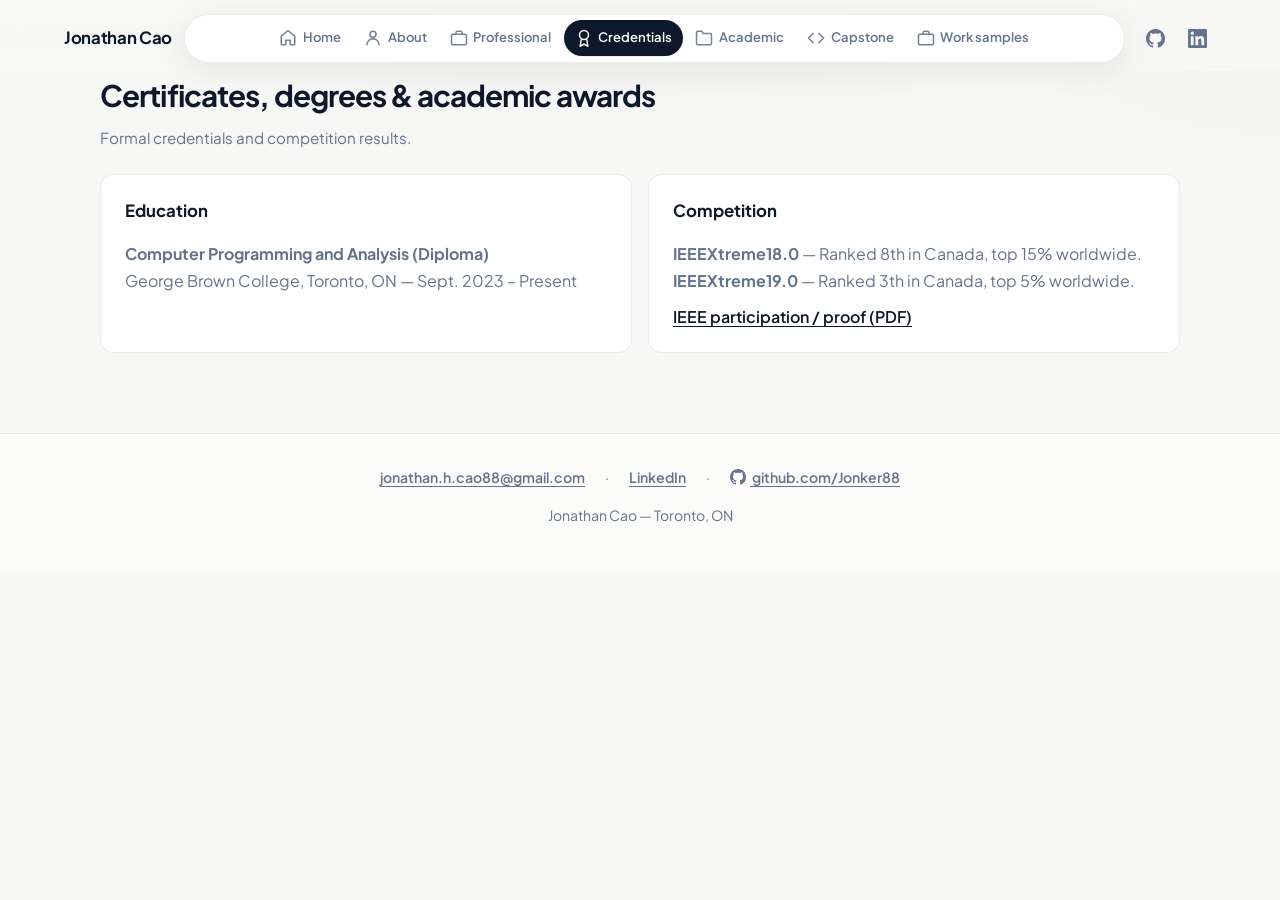
==== credentials.html @ 86e30a78 "feat: complete portfolio site with styling fixes, favicon, and documentation Portfolio Changes: - Fi" ====
<!DOCTYPE html>
<html lang="en">
<head>
  <meta charset="UTF-8" />
  <meta name="viewport" content="width=device-width, initial-scale=1" />
  <meta name="description" content="Certificates, degrees, and academic awards — Jonathan Cao." />
  <title>Credentials | Jonathan Cao</title>
  <link rel="icon" type="image/png" href="assets/favicon.png">
  <link rel="preconnect" href="https://fonts.googleapis.com" />
  <link rel="preconnect" href="https://fonts.gstatic.com" crossorigin />
  <link href="https://fonts.googleapis.com/css2?family=Plus+Jakarta+Sans:ital,wght@0,400;0,500;0,600;0,700;1,400&display=swap" rel="stylesheet" />
  <link rel="stylesheet" href="css/style.css" />
  <noscript>
    <style>.reveal { opacity: 1 !important; transform: none !important; transition: none !important; }</style>
  </noscript>
</head>
<body data-page="credentials">
  <a class="skip-link" href="#main">Skip to content</a>

  <svg xmlns="http://www.w3.org/2000/svg" style="position:absolute;width:0;height:0;overflow:hidden" aria-hidden="true">
    <symbol id="i-home" viewBox="0 0 24 24"><path fill="none" stroke="currentColor" stroke-width="2" stroke-linecap="round" stroke-linejoin="round" d="M3 9.5 12 2l9 7.5V20a1 1 0 0 1-1 1h-5v-6H9v6H4a1 1 0 0 1-1-1V9.5z"/></symbol>
    <symbol id="i-user" viewBox="0 0 24 24"><path fill="none" stroke="currentColor" stroke-width="2" stroke-linecap="round" d="M20 21a8 8 0 1 0-16 0"/><circle fill="none" stroke="currentColor" stroke-width="2" cx="12" cy="7" r="4"/></symbol>
    <symbol id="i-briefcase" viewBox="0 0 24 24"><rect fill="none" stroke="currentColor" stroke-width="2" x="2" y="7" width="20" height="14" rx="2"/><path fill="none" stroke="currentColor" stroke-width="2" d="M16 7V5a2 2 0 0 0-2-2h-4a2 2 0 0 0-2 2v2"/></symbol>
    <symbol id="i-folder" viewBox="0 0 24 24"><path fill="none" stroke="currentColor" stroke-width="2" d="M22 19a2 2 0 0 1-2 2H4a2 2 0 0 1-2-2V5a2 2 0 0 1 2-2h5l2 3h9a2 2 0 0 1 2 2z"/></symbol>
    <symbol id="i-award" viewBox="0 0 24 24"><circle fill="none" stroke="currentColor" stroke-width="2" cx="12" cy="8" r="6"/><path fill="none" stroke="currentColor" stroke-width="2" d="M8.21 13.89 7 23l5-3 5 3-1.21-9.12"/></symbol>
    <symbol id="i-code" viewBox="0 0 24 24"><path fill="none" stroke="currentColor" stroke-width="2" stroke-linecap="round" stroke-linejoin="round" d="m16 18 6-6-6-6"/><path fill="none" stroke="currentColor" stroke-width="2" stroke-linecap="round" stroke-linejoin="round" d="m8 6-6 6 6 6"/></symbol>
    <symbol id="i-github" viewBox="0 0 24 24"><path fill="currentColor" d="M12 0C5.37 0 0 5.37 0 12c0 5.31 3.435 9.795 8.205 11.385.6.105.825-.255.825-.57 0-.285-.015-1.23-.015-2.235-3.015.555-3.795-.735-4.035-1.41-.135-.345-.72-1.41-1.23-1.695-.42-.225-1.02-.78-.015-.795.945-.015 1.62.87 1.845 1.23 1.08 1.815 2.805 1.305 3.495.99.105-.78.42-1.305.765-1.605-2.67-.3-5.46-1.335-5.46-5.925 0-1.305.465-2.385 1.23-3.225-.12-.3-.54-1.53.12-3.18 0 0 1.005-.315 3.3 1.23.96-.27 1.98-.405 3-.405s2.04.135 3 .405c2.295-1.56 3.3-1.23 3.3-1.23.66 1.65.24 2.88.12 3.18.765.84 1.23 1.905 1.23 3.225 0 4.605-2.805 5.625-5.475 5.925.435.375.81 1.095.81 2.22 0 1.605-.015 2.895-.015 3.3 0 .315.225.69.825.57A12.02 12.02 0 0024 12c0-6.63-5.37-12-12-12z"/></symbol>
    <symbol id="i-linkedin" viewBox="0 0 24 24"><path fill="currentColor" d="M20.447 20.452h-3.554v-5.569c0-1.328-.027-3.037-1.852-3.037-1.853 0-2.136 1.445-2.136 2.939v5.667H9.351V9h3.414v1.561h.046c.477-.9 1.637-1.85 3.37-1.85 3.601 0 4.267 2.37 4.267 5.455v6.286zM5.337 7.433c-1.144 0-2.063-.926-2.063-2.065 0-1.138.92-2.063 2.063-2.063 1.14 0 2.064.925 2.064 2.063 0 1.139-.925 2.065-2.064 2.065zm1.782 13.019H3.555V9h3.564v11.452zM22.225 0H1.771C.792 0 0 .774 0 1.729v20.542C0 23.227.792 24 1.771 24h20.451C23.2 24 24 23.227 24 22.271V1.729C24 .774 23.2 0 22.225 0z"/></symbol>
  </svg>

  <header class="site-header">
    <div class="header-inner">
      <a class="logo" href="index.html">Jonathan<span> </span>Cao</a>
      <nav id="site-nav" class="nav nav-pill" aria-label="Primary">
        <ul class="nav-list">
          <li><a href="index.html" data-nav="home"><svg class="nav-icon" aria-hidden="true" width="18" height="18"><use href="#i-home"></use></svg><span>Home</span></a></li>
          <li><a href="about.html" data-nav="about"><svg class="nav-icon" aria-hidden="true" width="18" height="18"><use href="#i-user"></use></svg><span>About</span></a></li>
          <li><a href="professional.html" data-nav="professional"><svg class="nav-icon" aria-hidden="true" width="18" height="18"><use href="#i-briefcase"></use></svg><span>Professional</span></a></li>
          <li><a href="credentials.html" data-nav="credentials"><svg class="nav-icon" aria-hidden="true" width="18" height="18"><use href="#i-award"></use></svg><span>Credentials</span></a></li>
          <li><a href="academic.html" data-nav="academic"><svg class="nav-icon" aria-hidden="true" width="18" height="18"><use href="#i-folder"></use></svg><span>Academic</span></a></li>
          <li><a href="capstone.html" data-nav="capstone"><svg class="nav-icon" aria-hidden="true" width="18" height="18"><use href="#i-code"></use></svg><span>Capstone</span></a></li>
          <li><a href="work.html" data-nav="work"><svg class="nav-icon" aria-hidden="true" width="18" height="18"><use href="#i-briefcase"></use></svg><span>Work samples</span></a></li>
        </ul>
      </nav>
      <div class="header-end">
        <div class="header-social">
          <a class="icon-link" href="https://github.com/Jonker88" target="_blank" rel="noopener noreferrer" aria-label="Jonathan Cao on GitHub"><svg aria-hidden="true"><use href="#i-github"></use></svg></a>
          <a class="icon-link" href="https://linkedin.com/in/jc-jonathan-cao" target="_blank" rel="noopener noreferrer" aria-label="Jonathan Cao on LinkedIn"><svg aria-hidden="true"><use href="#i-linkedin"></use></svg></a>
        </div>
        <button type="button" class="nav-toggle" aria-expanded="false" aria-controls="site-nav">Menu</button>
      </div>
    </div>
  </header>

  <main id="main">
    <section id="credentials" aria-labelledby="cred-heading">
      <div class="section-head reveal">
        <h2 id="cred-heading">Certificates, degrees &amp; academic awards</h2>
        <p>Formal credentials and competition results.</p>
      </div>
      <div class="grid-2">
        <div class="card reveal reveal-delay-1">
          <h3 class="card-title">Education</h3>
          <p class="card-muted"><strong>Computer Programming and Analysis (Diploma)</strong><br />George Brown College, Toronto, ON — Sept. 2023 – Present</p>
        </div>
        <div class="card reveal reveal-delay-2">
          <h3 class="card-title">Competition</h3>
          <p class="card-muted"><strong>IEEEXtreme18.0</strong> — Ranked 8th in Canada, top 15% worldwide.</p>
          <p class="card-muted"><strong>IEEEXtreme19.0</strong> — Ranked 3th in Canada, top 5% worldwide.</p>
          <p class="card-link"><a href="assets/certificates/ieee_participation.pdf" download>IEEE participation / proof (PDF)</a></p>
        </div>
      </div>
    </section>
  </main>

  <footer class="site-footer reveal">
    <div class="footer-links">
      <a href="mailto:jonathan.h.cao88@gmail.com">jonathan.h.cao88@gmail.com</a>
      <span aria-hidden="true">·</span>
      <a href="https://linkedin.com/in/jc-jonathan-cao" target="_blank" rel="noopener noreferrer">LinkedIn</a>
      <span aria-hidden="true">·</span>
      <a href="https://github.com/Jonker88" target="_blank" rel="noopener noreferrer"><svg class="inline-icon" width="16" height="16" aria-hidden="true"><use href="#i-github"></use></svg> github.com/Jonker88</a>
    </div>
    <p>Jonathan Cao — Toronto, ON</p>
  </footer>

  <script src="js/main.js"></script>
</body>
</html>
---- css/style.css ----
/* Jonathan Cao — Portfolio (light, minimal, smooth motion) */
:root {
  --bg: #f7f7f5;
  --bg-elevated: #ffffff;
  --bg-card: #ffffff;
  --border: rgba(15, 23, 42, 0.08);
  --border-strong: rgba(15, 23, 42, 0.12);
  --text: #0f172a;
  --text-muted: #64748b;
  --accent: #0f172a;
  --accent-inverse: #ffffff;
  --pill-active-bg: #0f172a;
  --pill-active-fg: #ffffff;
  --shadow-sm: 0 1px 2px rgba(15, 23, 42, 0.06);
  --shadow-md: 0 8px 30px rgba(15, 23, 42, 0.08);
  --shadow-lg: 0 20px 50px rgba(15, 23, 42, 0.1);
  --radius: 14px;
  --radius-pill: 999px;
  --font-sans: "Plus Jakarta Sans", system-ui, sans-serif;
  --max: 1120px;
  --nav-h: 72px;
  --ease-out: cubic-bezier(0.22, 1, 0.36, 1);
  --ease-smooth: cubic-bezier(0.4, 0, 0.2, 1);
}

*,
*::before,
*::after {
  box-sizing: border-box;
}

html {
  scroll-behavior: smooth;
}

@media (prefers-reduced-motion: reduce) {
  html {
    scroll-behavior: auto;
  }
}

body {
  margin: 0;
  font-family: var(--font-sans);
  font-size: 1rem;
  line-height: 1.65;
  color: var(--text);
  background: var(--bg);
  min-height: 100vh;
  position: relative;
}

::selection {
  background: rgba(15, 23, 42, 0.12);
  color: var(--text);
}

body::before {
  content: "";
  position: fixed;
  inset: 0;
  z-index: -1;
  pointer-events: none;
  background:
    radial-gradient(ellipse 80% 55% at 50% -15%, rgba(15, 23, 42, 0.04), transparent 55%),
    radial-gradient(ellipse 50% 40% at 100% 0%, rgba(15, 23, 42, 0.03), transparent 45%);
}

a {
  color: var(--text);
  text-decoration-thickness: 1px;
  text-underline-offset: 3px;
  font-weight: 600;
}

a:hover {
  color: #334155;
}

img {
  max-width: 100%;
  height: auto;
}

.skip-link {
  position: absolute;
  left: -9999px;
  top: 0;
  z-index: 100;
  padding: 0.75rem 1rem;
  background: var(--accent);
  color: var(--accent-inverse);
  font-weight: 600;
}

.skip-link:focus {
  left: 0;
}

/* —— Header & floating pill nav —— */
.site-header {
  position: sticky;
  top: 0;
  z-index: 50;
  padding: 0.85rem 1rem 0.5rem;
  background: linear-gradient(to bottom, rgba(247, 247, 245, 0.94), rgba(247, 247, 245, 0.78));
  backdrop-filter: blur(14px);
  -webkit-backdrop-filter: blur(14px);
  transition:
    box-shadow 0.45s var(--ease-out),
    background 0.45s var(--ease-out);
}

.site-header.is-scrolled {
  box-shadow: var(--shadow-sm);
  background: rgba(255, 255, 255, 0.92);
}

.header-inner {
  max-width: calc(var(--max) + 2rem);
  margin: 0 auto;
  display: flex;
  align-items: center;
  gap: 0.75rem;
  min-height: 2.75rem;
}

.logo {
  font-weight: 700;
  font-size: 1.05rem;
  color: var(--text);
  text-decoration: none;
  letter-spacing: -0.02em;
  flex-shrink: 0;
  transition: opacity 0.25s var(--ease-out);
}

.logo:hover {
  opacity: 0.75;
}

.logo span {
  color: var(--text-muted);
  font-weight: 600;
}

.nav-pill {
  flex: 1 1 auto;
  min-width: 0;
  background: var(--bg-elevated);
  border: 1px solid var(--border);
  border-radius: var(--radius-pill);
  box-shadow: var(--shadow-md);
  padding: 0.35rem 0.5rem;
  overflow-x: auto;
  overflow-y: hidden;
  -webkit-overflow-scrolling: touch;
  scrollbar-width: none;
}

.nav-pill::-webkit-scrollbar {
  display: none;
}

.nav-list {
  display: flex;
  flex-wrap: nowrap;
  gap: 0.15rem;
  list-style: none;
  margin: 0;
  padding: 0;
  width: max-content;
  min-width: 100%;
  justify-content: center;
}

.nav-list a {
  display: inline-flex;
  align-items: center;
  gap: 0.35rem;
  color: var(--text-muted);
  text-decoration: none;
  font-size: 0.8125rem;
  font-weight: 600;
  padding: 0.45rem 0.65rem;
  border-radius: var(--radius-pill);
  white-space: nowrap;
  transition:
    color 0.3s var(--ease-out),
    background 0.3s var(--ease-out),
    transform 0.3s var(--ease-out);
}

.nav-list a:hover {
  color: var(--text);
  background: rgba(15, 23, 42, 0.05);
}

.nav-list a[aria-current="true"],
.nav-list a[aria-current="page"] {
  color: var(--pill-active-fg);
  background: var(--pill-active-bg);
  box-shadow: var(--shadow-sm);
}

.nav-icon {
  flex-shrink: 0;
  opacity: 0.9;
}

.nav-list a[aria-current="true"] .nav-icon,
.nav-list a[aria-current="page"] .nav-icon {
  opacity: 1;
}

.header-end {
  display: flex;
  align-items: center;
  gap: 0.35rem;
  flex-shrink: 0;
}

.header-social {
  display: flex;
  align-items: center;
  gap: 0.25rem;
}

.icon-link {
  display: inline-flex;
  align-items: center;
  justify-content: center;
  width: 2.35rem;
  height: 2.35rem;
  border-radius: 10px;
  color: var(--text-muted);
  border: 1px solid transparent;
  transition:
    color 0.3s var(--ease-out),
    background 0.3s var(--ease-out),
    border-color 0.3s var(--ease-out),
    transform 0.3s var(--ease-out);
}

.icon-link:hover {
  color: var(--text);
  background: rgba(15, 23, 42, 0.06);
  border-color: var(--border);
  transform: translateY(-1px);
}

.icon-link svg {
  width: 19px;
  height: 19px;
}

.nav-toggle {
  display: none;
  background: var(--bg-elevated);
  border: 1px solid var(--border);
  color: var(--text);
  padding: 0.45rem 0.75rem;
  border-radius: 10px;
  cursor: pointer;
  font-size: 0.85rem;
  font-weight: 600;
  transition: border-color 0.25s var(--ease-out), background 0.25s var(--ease-out);
}

.nav-toggle:hover {
  border-color: var(--border-strong);
  background: rgba(15, 23, 42, 0.04);
}

/* —— Hero —— */
.hero {
  max-width: var(--max);
  margin: 0 auto;
  padding: 2rem 1.25rem 3.5rem;
  position: relative;
}

.hero-inner {
  position: relative;
  z-index: 1;
}

.hero-grid {
  display: grid;
  gap: 2.5rem;
  align-items: center;
}

@media (min-width: 900px) {
  .hero-grid {
    grid-template-columns: minmax(0, 1.05fr) minmax(0, 0.95fr);
    gap: 3rem;
  }
}

.hero-copy h1 {
  font-weight: 700;
  font-size: clamp(2.1rem, 4.5vw, 3.15rem);
  line-height: 1.12;
  margin: 0 0 0.65rem;
  letter-spacing: -0.03em;
  color: var(--text);
}

.hero-copy h1 strong {
  font-weight: 800;
}

.hero-badge {
  display: inline-flex;
  align-items: center;
  gap: 0.5rem;
  font-size: 0.8125rem;
  font-weight: 600;
  color: var(--text-muted);
  background: rgba(15, 23, 42, 0.05);
  border: 1px solid var(--border);
  padding: 0.4rem 0.85rem;
  border-radius: var(--radius-pill);
  margin: 0 0 1rem;
}

.hero-badge-dot {
  width: 7px;
  height: 7px;
  border-radius: 50%;
  background: #22c55e;
  box-shadow: 0 0 0 4px rgba(34, 197, 94, 0.2);
  animation: pulse-soft 2.8s var(--ease-smooth) infinite;
}

@keyframes pulse-soft {

  0%,
  100% {
    transform: scale(1);
    opacity: 1;
  }

  50% {
    transform: scale(1.05);
    opacity: 0.85;
  }
}

@media (prefers-reduced-motion: reduce) {
  .hero-badge-dot {
    animation: none;
  }
}

.hero-role {
  font-size: clamp(1.15rem, 2.2vw, 1.35rem);
  font-weight: 600;
  color: var(--text);
  min-height: 1.6em;
  margin: 0 0 1rem;
  letter-spacing: -0.02em;
}

.hero-cursor {
  display: inline-block;
  width: 2px;
  height: 1.1em;
  margin-left: 2px;
  background: var(--text);
  vertical-align: -0.12em;
  animation: cursor-blink 1s step-end infinite;
}

@keyframes cursor-blink {

  0%,
  100% {
    opacity: 1;
  }

  50% {
    opacity: 0;
  }
}

@media (prefers-reduced-motion: reduce) {
  .hero-cursor {
    animation: none;
  }
}

.hero-lead {
  font-size: 1.05rem;
  color: var(--text-muted);
  max-width: 48ch;
  margin: 0 0 1.25rem;
  line-height: 1.7;
}

.hero-cs-hint {
  margin: -0.35rem 0 1rem;
  max-width: 48ch;
  display: flex;
  flex-direction: column;
  gap: 0.35rem;
}

.hero-cs-plain {
  font-size: 0.9375rem;
  font-weight: 600;
  color: var(--text);
  letter-spacing: -0.02em;
}

.hero-cs-sub {
  font-size: 0.8125rem;
  font-weight: 500;
  color: var(--text-muted);
  line-height: 1.5;
}

.hero-meta {
  display: flex;
  flex-wrap: wrap;
  gap: 0.75rem 1.25rem;
  margin-bottom: 1.5rem;
  font-size: 0.9rem;
  color: var(--text-muted);
  font-weight: 500;
}

.hero-meta-item {
  display: inline-flex;
  align-items: center;
  gap: 0.4rem;
}

.hero-meta-icon {
  flex-shrink: 0;
  color: var(--text-muted);
  opacity: 0.85;
}

.hero-actions {
  display: flex;
  flex-wrap: wrap;
  gap: 0.75rem;
  align-items: center;
  margin-bottom: 1.75rem;
}

.btn {
  display: inline-flex;
  align-items: center;
  justify-content: center;
  gap: 0.5rem;
  padding: 0.7rem 1.35rem;
  border-radius: var(--radius-pill);
  font-weight: 600;
  font-size: 0.9375rem;
  text-decoration: none;
  border: 1px solid transparent;
  cursor: pointer;
  transition:
    background 0.35s var(--ease-out),
    border-color 0.35s var(--ease-out),
    color 0.35s var(--ease-out),
    transform 0.35s var(--ease-out),
    box-shadow 0.35s var(--ease-out);
}

.btn svg {
  flex-shrink: 0;
}

.btn-primary {
  background: var(--accent);
  color: var(--accent-inverse);
  box-shadow: var(--shadow-md);
}

.btn-primary:hover {
  background: #1e293b;
  color: #fff;
  transform: translateY(-2px);
  box-shadow: var(--shadow-lg);
}

.btn-outline {
  background: var(--bg-elevated);
  border-color: var(--border-strong);
  color: var(--text);
}

.btn-outline:hover {
  border-color: var(--text);
  transform: translateY(-2px);
  box-shadow: var(--shadow-sm);
}

.btn-github {
  display: inline-flex;
  align-items: center;
  justify-content: center;
  gap: 0.45rem;
  padding: 0.5rem 1rem;
  border-radius: 10px;
  font-weight: 600;
  font-size: 0.88rem;
  text-decoration: none;
  color: var(--text);
  background: rgba(15, 23, 42, 0.04);
  border: 1px solid var(--border);
  transition:
    background 0.35s var(--ease-out),
    border-color 0.35s var(--ease-out),
    color 0.35s var(--ease-out),
    transform 0.35s var(--ease-out),
    box-shadow 0.35s var(--ease-out);
}

.btn-github svg {
  width: 18px;
  height: 18px;
  opacity: 0.9;
}

.btn-github:hover {
  color: var(--text);
  border-color: var(--border-strong);
  background: rgba(15, 23, 42, 0.07);
  transform: translateY(-2px);
  box-shadow: var(--shadow-sm);
}

.hero-follow {
  display: flex;
  flex-wrap: wrap;
  align-items: center;
  gap: 1rem;
  padding-top: 1.25rem;
  border-top: 1px solid var(--border);
}

.hero-follow-label {
  font-size: 0.8125rem;
  font-weight: 600;
  color: var(--text-muted);
  text-transform: uppercase;
  letter-spacing: 0.06em;
}

.hero-follow-icons {
  display: flex;
  align-items: center;
  gap: 0.5rem;
}

.hero-social-link {
  display: inline-flex;
  align-items: center;
  justify-content: center;
  width: 2.5rem;
  height: 2.5rem;
  border-radius: 10px;
  color: var(--text-muted);
  border: 1px solid var(--border);
  background: var(--bg-elevated);
  transition:
    color 0.3s var(--ease-out),
    border-color 0.3s var(--ease-out),
    transform 0.3s var(--ease-out),
    box-shadow 0.3s var(--ease-out);
}

.hero-social-link:hover {
  color: var(--text);
  border-color: var(--border-strong);
  transform: translateY(-2px);
  box-shadow: var(--shadow-sm);
}

.hero-visual {
  display: flex;
  align-items: center;
  justify-content: center;
}

.hero-visual-frame {
  width: min(100%, 420px);
  line-height: 0;
  border-radius: 24px;
  background: var(--bg-elevated);
  border: 1px solid var(--border);
  box-shadow: var(--shadow-lg);
  position: relative;
  overflow: hidden;
  animation: hero-float 9s var(--ease-smooth) infinite alternate;
}

.hero-visual-img {
  width: 100%;
  height: auto;
  vertical-align: top;
  display: block;
  position: relative;
  z-index: 1;
}

.hero-visual-frame::after {
  content: "";
  position: absolute;
  inset: 0;
  pointer-events: none;
  background: linear-gradient(180deg, transparent 60%, rgba(247, 247, 245, 0.25) 100%);
  z-index: 2;
}

@keyframes hero-float {
  from {
    transform: translateY(0) scale(1);
  }

  to {
    transform: translateY(-8px) scale(1.01);
  }
}

@keyframes hero-shimmer {
  from {
    transform: rotate(0deg);
  }

  to {
    transform: rotate(18deg);
  }
}

@media (prefers-reduced-motion: reduce) {
  .hero-visual-frame {
    animation: none;
  }

  .hero-visual-frame::after {
    animation: none;
  }
}

/* Hero entrance */
.hero-animate {
  opacity: 0;
  transform: translateY(20px);
  animation: hero-in 0.9s var(--ease-out) forwards;
  animation-delay: var(--d, 0ms);
}

@keyframes hero-in {
  to {
    opacity: 1;
    transform: translateY(0);
  }
}

@media (prefers-reduced-motion: reduce) {
  .hero-animate {
    opacity: 1;
    transform: none;
    animation: none;
  }
}

.repo-url {
  display: block;
  margin-top: 0.65rem;
  font-size: 0.78rem;
  font-family: ui-monospace, "Cascadia Code", "Segoe UI Mono", monospace;
  word-break: break-all;
}

.repo-url a {
  color: var(--text-muted);
  font-weight: 500;
  text-decoration: none;
  transition: color 0.25s var(--ease-out);
}

.repo-url a:hover {
  color: var(--text);
  text-decoration: underline;
  text-underline-offset: 2px;
}

/* Scroll reveals */
.reveal {
  opacity: 0;
  transform: translateY(28px);
  transition:
    opacity 0.85s var(--ease-out),
    transform 0.85s var(--ease-out);
}

.reveal.is-visible {
  opacity: 1;
  transform: translateY(0);
}

.reveal-delay-1 {
  transition-delay: 0.08s;
}

.reveal-delay-2 {
  transition-delay: 0.16s;
}

.reveal-delay-3 {
  transition-delay: 0.24s;
}

.reveal-delay-4 {
  transition-delay: 0.32s;
}

@media (prefers-reduced-motion: reduce) {
  .reveal {
    opacity: 1;
    transform: none;
    transition: none;
  }

  .card:hover,
  .btn-primary:hover,
  .btn-outline:hover,
  .btn-github:hover {
    transform: none;
  }
}

main {
  max-width: var(--max);
  margin: 0 auto;
  padding: 0 1.25rem 5rem;
}

.home-next {
  padding-top: 0.5rem;
}

.home-tiles {
  align-items: stretch;
}

.tile-link {
  display: flex;
  flex-direction: column;
  height: 100%;
  text-decoration: none !important;
  color: inherit;
  font-weight: inherit;
  box-shadow: none;
  transform: none;
}

.tile-link:hover {
  color: inherit;
  box-shadow: none;
  transform: none;
}

.tile-link-title {
  margin: 0 0 0.5rem;
  font-size: 1.05rem;
  font-weight: 700;
}

.tile-link-desc {
  flex: 1 1 auto;
  margin: 0 0 1rem;
}

.tile-link-cta {
  font-size: 0.88rem;
  font-weight: 600;
  color: var(--text-muted);
  margin-top: auto;
}

.tile-link:hover .tile-link-cta {
  color: var(--text);
}

section {
  scroll-margin-top: calc(var(--nav-h) + 0.75rem);
  margin-bottom: 4rem;
}

section:last-of-type {
  margin-bottom: 0;
}

.section-head {
  margin-bottom: 1.5rem;
}

.section-head h2 {
  font-size: clamp(1.45rem, 2.8vw, 1.85rem);
  font-weight: 700;
  margin: 0 0 0.35rem;
  letter-spacing: -0.03em;
}

.section-head p {
  margin: 0;
  color: var(--text-muted);
  font-size: 0.95rem;
  max-width: 60ch;
}

.card {
  background: var(--bg-card);
  border: 1px solid var(--border);
  border-radius: var(--radius);
  padding: 1.35rem 1.5rem;
}



.card+.card {
  margin-top: 1rem;
}

.capstone-grid .card + .card,
.grid-2 .card + .card,
.grid-3 .card + .card {
  margin-top: 0;
}

.card-title {
  margin-top: 0;
  font-size: 1.05rem;
  font-weight: 700;
}

.card-title-lg {
  margin-top: 0;
  font-size: 1.1rem;
  font-weight: 700;
}

.card-muted {
  margin: 0;
  color: var(--text-muted);
}

.card-link {
  margin: 0.65rem 0 0;
}

.about-card {
  padding: 0;
  overflow: hidden;
}

.about-grid {
  display: grid;
  gap: 0;
}

@media (min-width: 768px) {
  .about-grid {
    grid-template-columns: 1fr minmax(240px, 38%);
    align-items: stretch;
  }
}

.about-text {
  padding: 1.5rem 1.5rem 1.5rem 1.5rem;
}

@media (min-width: 768px) {
  .about-text {
    padding: 1.75rem 1.75rem 1.75rem 1.75rem;
  }
}

.about-text p {
  margin: 0 0 1rem;
  color: var(--text-muted);
}

.about-text p:last-child {
  margin-bottom: 0;
}

.about-photo-wrap {
  position: relative;
  background: rgba(15, 23, 42, 0.03);
  min-height: 220px;
}

@media (min-width: 768px) {
  .about-photo-wrap {
    order: 0;
  }

  .about-text {
    order: -1;
  }
}

.about-photo {
  width: 100%;
  height: 100%;
  min-height: 280px;
  object-fit: cover;
  object-position: center 20%;
  display: block;
  transition: transform 0.6s var(--ease-out);
}

.about-card:hover .about-photo {
  transform: scale(1.02);
}

.philosophy-card p {
  margin: 0 0 1rem;
  color: var(--text-muted);
  line-height: 1.7;
}

.philosophy-card p:last-child {
  margin-bottom: 0;
}

.philosophy-quote {
  margin: 0 0 1.25rem;
  padding: 1rem 1.15rem;
  border-left: 4px solid var(--accent);
  background: rgba(15, 23, 42, 0.04);
  border-radius: 0 var(--radius) var(--radius) 0;
}

.philosophy-quote p {
  margin: 0 0 0.5rem;
  font-size: 1.05rem;
  font-weight: 600;
  font-style: italic;
  color: var(--text);
}

.philosophy-quote cite {
  font-size: 0.875rem;
  font-style: normal;
  font-weight: 600;
  color: var(--text-muted);
}

@media (prefers-reduced-motion: reduce) {
  .about-card:hover .about-photo {
    transform: none;
  }
}

.grid-2 {
  display: grid;
  gap: 1rem;
  align-items: stretch;
}

@media (min-width: 720px) {
  .grid-2 {
    grid-template-columns: repeat(2, 1fr);
  }
}

.grid-3 {
  display: grid;
  gap: 1rem;
  align-items: stretch;
}

@media (min-width: 640px) {
  .grid-3 {
    grid-template-columns: repeat(2, 1fr);
  }
}

@media (min-width: 900px) {
  .grid-3 {
    grid-template-columns: repeat(3, 1fr);
  }
}

.grid-2-tiles {
  align-items: stretch;
}

.tile-span-full {
  grid-column: 1 / -1;
}

.project-card {
  display: flex;
  flex-direction: column;
  height: 100%;
  min-height: 100%;
}

.project-card h3 {
  font-size: 1.05rem;
  margin: 0 0 0.5rem;
  font-weight: 700;
}

.project-card p {
  margin: 0 0 1rem;
  color: var(--text-muted);
  font-size: 0.92rem;
  flex: 1 1 auto;
}

.project-meta {
  display: flex;
  flex-wrap: wrap;
  gap: 0.5rem;
  align-items: center;
}

.project-meta-footer {
  margin-top: auto;
  padding-top: 0.25rem;
}

.tag {
  font-size: 0.75rem;
  font-weight: 600;
  text-transform: uppercase;
  letter-spacing: 0.04em;
  padding: 0.25rem 0.5rem;
  border-radius: 6px;
  background: rgba(15, 23, 42, 0.06);
  color: var(--text);
}

.capstone-grid {
  display: grid;
  gap: 1rem;
  align-items: stretch;
  margin-top: 1rem;
}

@media (min-width: 640px) {
  .capstone-grid {
    grid-template-columns: repeat(2, 1fr);
  }
}

.capstone-tile {
  display: flex;
  flex-direction: column;
  gap: 0.5rem;
  justify-content: flex-start;
  height: 100%;
  box-sizing: border-box;
  padding: 1.35rem 1.5rem;
}

.capstone-tile-title {
  font-size: 1.05rem;
  margin: 0;
  font-weight: 700;
  line-height: 1.3;
}

.capstone-tile-lead {
  margin: 0;
  font-size: 0.92rem;
  color: var(--text-muted);
  line-height: 1.55;
}

.capstone-overview {
  display: flex;
  flex-direction: column;
  gap: 0.65rem;
}

.capstone-overview .card-title-lg {
  margin: 0;
}

.capstone-overview .card-muted {
  margin: 0;
}

.portfolio-doc-lead {
  margin: 0;
}

.capstone-portfolio-card {
  display: flex;
  flex-direction: column;
  gap: 0.65rem;
  margin-top: 2.5rem;
}

.capstone-portfolio-card .card-title {
  margin: 0;
}

.capstone-portfolio-card .card-link {
  margin: 0;
}

/* Same vertical rhythm for all capstone link lists */
ul.doc-links.doc-links-stack {
  list-style: none;
  margin: 0;
  padding: 0;
  display: flex;
  flex-direction: column;
  gap: 0.45rem;
}

ul.doc-links.doc-links-stack li {
  margin: 0;
}

.doc-slot {
  margin-top: 0.65rem;
  font-size: 0.85rem;
}

.doc-slot a {
  font-weight: 600;
}

ul.doc-links {
  list-style: none;
  margin: 0.5rem 0 0;
  padding: 0;
}

ul.doc-links li {
  margin-bottom: 0.45rem;
}

ul.doc-links li:last-child {
  margin-bottom: 0;
}

ul.doc-links a {
  font-weight: 600;
  text-decoration: none;
}

ul.doc-links a:hover {
  text-decoration: underline;
  text-underline-offset: 3px;
}

.placeholder-note {
  font-size: 0.85rem;
  color: var(--text-muted);
  margin-top: 0.5rem;
}

ul.check {
  margin: 0.5rem 0 0;
  padding-left: 1.25rem;
  color: var(--text-muted);
}

.check-on-bright {
  color: var(--text);
}

.check-on-bright a {
  color: inherit;
}

ul.check li {
  margin-bottom: 0.35rem;
}

.site-footer {
  border-top: 1px solid var(--border);
  padding: 2rem 1.25rem;
  text-align: center;
  color: var(--text-muted);
  font-size: 0.88rem;
  background: rgba(255, 255, 255, 0.5);
}


.footer-links {
  display: flex;
  flex-wrap: wrap;
  justify-content: center;
  align-items: center;
  gap: 0.75rem 1.25rem;
  margin-bottom: 0.75rem;
}

.site-footer a {
  color: var(--text-muted);
  font-weight: 600;
  transition: color 0.25s var(--ease-out);
}

.site-footer a:hover {
  color: var(--text);
}

.inline-icon {
  display: inline-block;
  vertical-align: -0.15em;
  margin-right: 0.25rem;
}

/* Mobile nav */
@media (max-width: 900px) {
  .header-inner {
    flex-wrap: wrap;
  }

  .logo {
    order: 1;
  }

  .header-end {
    margin-left: auto;
    order: 2;
  }

  .nav-toggle {
    display: block;
  }

  .nav-pill {
    flex-basis: 100%;
    order: 3;
    width: 100%;
    max-height: 0;
    overflow: hidden;
    padding: 0;
    border: none;
    box-shadow: none;
    background: transparent;
    opacity: 0;
    pointer-events: none;
    transition:
      max-height 0.45s var(--ease-out),
      opacity 0.35s var(--ease-out),
      padding 0.35s var(--ease-out);
  }

  .nav-pill.is-open {
    max-height: 70vh;
    overflow-y: auto;
    opacity: 1;
    pointer-events: auto;
    padding: 0.5rem;
    background: var(--bg-elevated);
    border: 1px solid var(--border);
    border-radius: var(--radius);
    box-shadow: var(--shadow-md);
  }

  .nav-list {
    flex-direction: column;
    flex-wrap: nowrap;
    width: 100%;
    min-width: 0;
    align-items: stretch;
  }

  .nav-list a {
    white-space: normal;
    justify-content: flex-start;
  }
}

@media (min-width: 901px) {
  .nav-toggle {
    display: none !important;
  }

  .nav-pill {
    display: block !important;
    max-height: none !important;
    opacity: 1 !important;
    pointer-events: auto !important;
  }
}
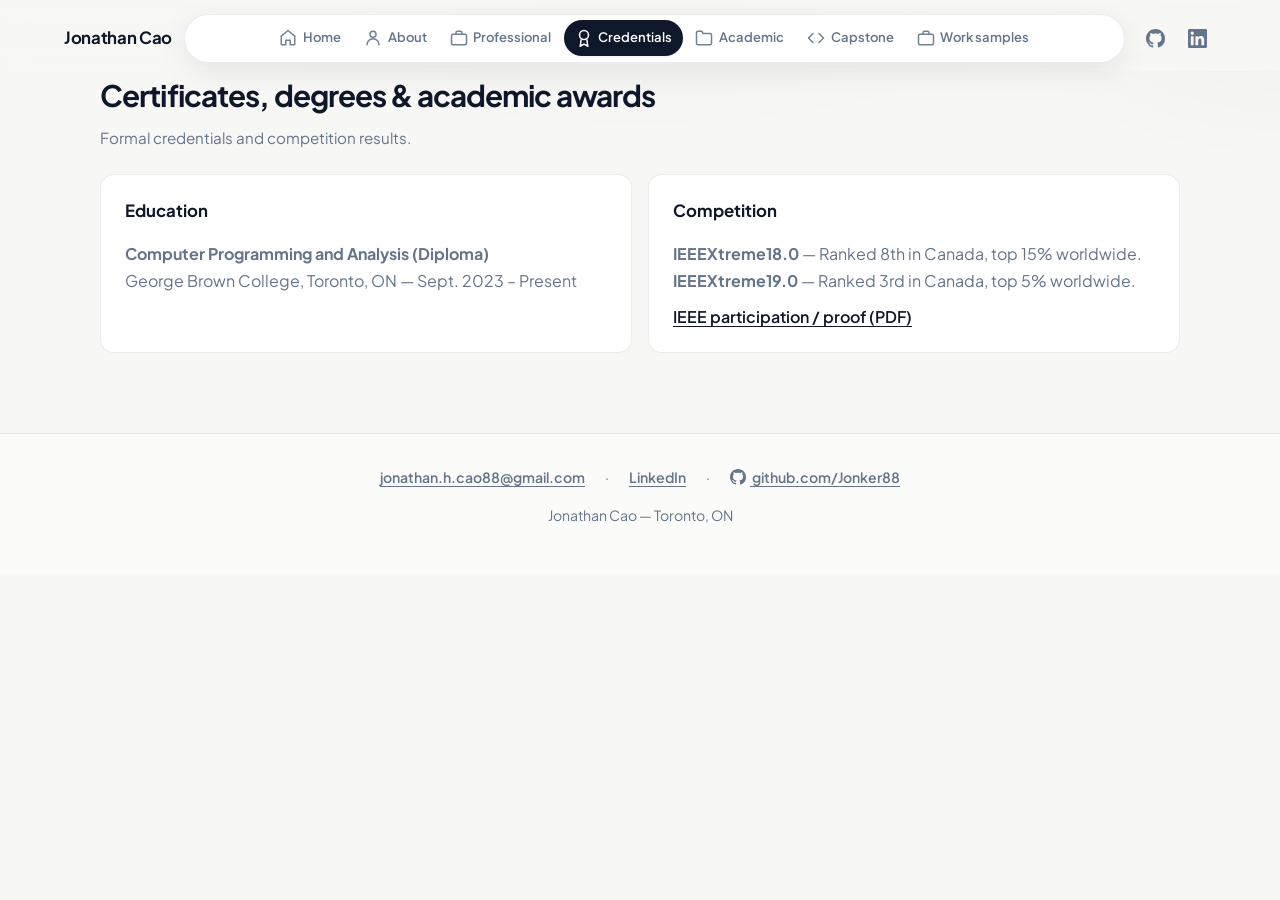
==== commit 03c84b0c: "fixed 3th to 3rd" ====
--- a/credentials.html
+++ b/credentials.html
@@ -1,5 +1,6 @@
 <!DOCTYPE html>
 <html lang="en">
+
 <head>
   <meta charset="UTF-8" />
   <meta name="viewport" content="width=device-width, initial-scale=1" />
@@ -8,24 +9,59 @@
   <link rel="icon" type="image/png" href="assets/favicon.png">
   <link rel="preconnect" href="https://fonts.googleapis.com" />
   <link rel="preconnect" href="https://fonts.gstatic.com" crossorigin />
-  <link href="https://fonts.googleapis.com/css2?family=Plus+Jakarta+Sans:ital,wght@0,400;0,500;0,600;0,700;1,400&display=swap" rel="stylesheet" />
+  <link
+    href="https://fonts.googleapis.com/css2?family=Plus+Jakarta+Sans:ital,wght@0,400;0,500;0,600;0,700;1,400&display=swap"
+    rel="stylesheet" />
   <link rel="stylesheet" href="css/style.css" />
   <noscript>
-    <style>.reveal { opacity: 1 !important; transform: none !important; transition: none !important; }</style>
+    <style>
+      .reveal {
+        opacity: 1 !important;
+        transform: none !important;
+        transition: none !important;
+      }
+    </style>
   </noscript>
 </head>
+
 <body data-page="credentials">
   <a class="skip-link" href="#main">Skip to content</a>
 
   <svg xmlns="http://www.w3.org/2000/svg" style="position:absolute;width:0;height:0;overflow:hidden" aria-hidden="true">
-    <symbol id="i-home" viewBox="0 0 24 24"><path fill="none" stroke="currentColor" stroke-width="2" stroke-linecap="round" stroke-linejoin="round" d="M3 9.5 12 2l9 7.5V20a1 1 0 0 1-1 1h-5v-6H9v6H4a1 1 0 0 1-1-1V9.5z"/></symbol>
-    <symbol id="i-user" viewBox="0 0 24 24"><path fill="none" stroke="currentColor" stroke-width="2" stroke-linecap="round" d="M20 21a8 8 0 1 0-16 0"/><circle fill="none" stroke="currentColor" stroke-width="2" cx="12" cy="7" r="4"/></symbol>
-    <symbol id="i-briefcase" viewBox="0 0 24 24"><rect fill="none" stroke="currentColor" stroke-width="2" x="2" y="7" width="20" height="14" rx="2"/><path fill="none" stroke="currentColor" stroke-width="2" d="M16 7V5a2 2 0 0 0-2-2h-4a2 2 0 0 0-2 2v2"/></symbol>
-    <symbol id="i-folder" viewBox="0 0 24 24"><path fill="none" stroke="currentColor" stroke-width="2" d="M22 19a2 2 0 0 1-2 2H4a2 2 0 0 1-2-2V5a2 2 0 0 1 2-2h5l2 3h9a2 2 0 0 1 2 2z"/></symbol>
-    <symbol id="i-award" viewBox="0 0 24 24"><circle fill="none" stroke="currentColor" stroke-width="2" cx="12" cy="8" r="6"/><path fill="none" stroke="currentColor" stroke-width="2" d="M8.21 13.89 7 23l5-3 5 3-1.21-9.12"/></symbol>
-    <symbol id="i-code" viewBox="0 0 24 24"><path fill="none" stroke="currentColor" stroke-width="2" stroke-linecap="round" stroke-linejoin="round" d="m16 18 6-6-6-6"/><path fill="none" stroke="currentColor" stroke-width="2" stroke-linecap="round" stroke-linejoin="round" d="m8 6-6 6 6 6"/></symbol>
-    <symbol id="i-github" viewBox="0 0 24 24"><path fill="currentColor" d="M12 0C5.37 0 0 5.37 0 12c0 5.31 3.435 9.795 8.205 11.385.6.105.825-.255.825-.57 0-.285-.015-1.23-.015-2.235-3.015.555-3.795-.735-4.035-1.41-.135-.345-.72-1.41-1.23-1.695-.42-.225-1.02-.78-.015-.795.945-.015 1.62.87 1.845 1.23 1.08 1.815 2.805 1.305 3.495.99.105-.78.42-1.305.765-1.605-2.67-.3-5.46-1.335-5.46-5.925 0-1.305.465-2.385 1.23-3.225-.12-.3-.54-1.53.12-3.18 0 0 1.005-.315 3.3 1.23.96-.27 1.98-.405 3-.405s2.04.135 3 .405c2.295-1.56 3.3-1.23 3.3-1.23.66 1.65.24 2.88.12 3.18.765.84 1.23 1.905 1.23 3.225 0 4.605-2.805 5.625-5.475 5.925.435.375.81 1.095.81 2.22 0 1.605-.015 2.895-.015 3.3 0 .315.225.69.825.57A12.02 12.02 0 0024 12c0-6.63-5.37-12-12-12z"/></symbol>
-    <symbol id="i-linkedin" viewBox="0 0 24 24"><path fill="currentColor" d="M20.447 20.452h-3.554v-5.569c0-1.328-.027-3.037-1.852-3.037-1.853 0-2.136 1.445-2.136 2.939v5.667H9.351V9h3.414v1.561h.046c.477-.9 1.637-1.85 3.37-1.85 3.601 0 4.267 2.37 4.267 5.455v6.286zM5.337 7.433c-1.144 0-2.063-.926-2.063-2.065 0-1.138.92-2.063 2.063-2.063 1.14 0 2.064.925 2.064 2.063 0 1.139-.925 2.065-2.064 2.065zm1.782 13.019H3.555V9h3.564v11.452zM22.225 0H1.771C.792 0 0 .774 0 1.729v20.542C0 23.227.792 24 1.771 24h20.451C23.2 24 24 23.227 24 22.271V1.729C24 .774 23.2 0 22.225 0z"/></symbol>
+    <symbol id="i-home" viewBox="0 0 24 24">
+      <path fill="none" stroke="currentColor" stroke-width="2" stroke-linecap="round" stroke-linejoin="round"
+        d="M3 9.5 12 2l9 7.5V20a1 1 0 0 1-1 1h-5v-6H9v6H4a1 1 0 0 1-1-1V9.5z" />
+    </symbol>
+    <symbol id="i-user" viewBox="0 0 24 24">
+      <path fill="none" stroke="currentColor" stroke-width="2" stroke-linecap="round" d="M20 21a8 8 0 1 0-16 0" />
+      <circle fill="none" stroke="currentColor" stroke-width="2" cx="12" cy="7" r="4" />
+    </symbol>
+    <symbol id="i-briefcase" viewBox="0 0 24 24">
+      <rect fill="none" stroke="currentColor" stroke-width="2" x="2" y="7" width="20" height="14" rx="2" />
+      <path fill="none" stroke="currentColor" stroke-width="2" d="M16 7V5a2 2 0 0 0-2-2h-4a2 2 0 0 0-2 2v2" />
+    </symbol>
+    <symbol id="i-folder" viewBox="0 0 24 24">
+      <path fill="none" stroke="currentColor" stroke-width="2"
+        d="M22 19a2 2 0 0 1-2 2H4a2 2 0 0 1-2-2V5a2 2 0 0 1 2-2h5l2 3h9a2 2 0 0 1 2 2z" />
+    </symbol>
+    <symbol id="i-award" viewBox="0 0 24 24">
+      <circle fill="none" stroke="currentColor" stroke-width="2" cx="12" cy="8" r="6" />
+      <path fill="none" stroke="currentColor" stroke-width="2" d="M8.21 13.89 7 23l5-3 5 3-1.21-9.12" />
+    </symbol>
+    <symbol id="i-code" viewBox="0 0 24 24">
+      <path fill="none" stroke="currentColor" stroke-width="2" stroke-linecap="round" stroke-linejoin="round"
+        d="m16 18 6-6-6-6" />
+      <path fill="none" stroke="currentColor" stroke-width="2" stroke-linecap="round" stroke-linejoin="round"
+        d="m8 6-6 6 6 6" />
+    </symbol>
+    <symbol id="i-github" viewBox="0 0 24 24">
+      <path fill="currentColor"
+        d="M12 0C5.37 0 0 5.37 0 12c0 5.31 3.435 9.795 8.205 11.385.6.105.825-.255.825-.57 0-.285-.015-1.23-.015-2.235-3.015.555-3.795-.735-4.035-1.41-.135-.345-.72-1.41-1.23-1.695-.42-.225-1.02-.78-.015-.795.945-.015 1.62.87 1.845 1.23 1.08 1.815 2.805 1.305 3.495.99.105-.78.42-1.305.765-1.605-2.67-.3-5.46-1.335-5.46-5.925 0-1.305.465-2.385 1.23-3.225-.12-.3-.54-1.53.12-3.18 0 0 1.005-.315 3.3 1.23.96-.27 1.98-.405 3-.405s2.04.135 3 .405c2.295-1.56 3.3-1.23 3.3-1.23.66 1.65.24 2.88.12 3.18.765.84 1.23 1.905 1.23 3.225 0 4.605-2.805 5.625-5.475 5.925.435.375.81 1.095.81 2.22 0 1.605-.015 2.895-.015 3.3 0 .315.225.69.825.57A12.02 12.02 0 0024 12c0-6.63-5.37-12-12-12z" />
+    </symbol>
+    <symbol id="i-linkedin" viewBox="0 0 24 24">
+      <path fill="currentColor"
+        d="M20.447 20.452h-3.554v-5.569c0-1.328-.027-3.037-1.852-3.037-1.853 0-2.136 1.445-2.136 2.939v5.667H9.351V9h3.414v1.561h.046c.477-.9 1.637-1.85 3.37-1.85 3.601 0 4.267 2.37 4.267 5.455v6.286zM5.337 7.433c-1.144 0-2.063-.926-2.063-2.065 0-1.138.92-2.063 2.063-2.063 1.14 0 2.064.925 2.064 2.063 0 1.139-.925 2.065-2.064 2.065zm1.782 13.019H3.555V9h3.564v11.452zM22.225 0H1.771C.792 0 0 .774 0 1.729v20.542C0 23.227.792 24 1.771 24h20.451C23.2 24 24 23.227 24 22.271V1.729C24 .774 23.2 0 22.225 0z" />
+    </symbol>
   </svg>
 
   <header class="site-header">
@@ -33,19 +69,43 @@
       <a class="logo" href="index.html">Jonathan<span> </span>Cao</a>
       <nav id="site-nav" class="nav nav-pill" aria-label="Primary">
         <ul class="nav-list">
-          <li><a href="index.html" data-nav="home"><svg class="nav-icon" aria-hidden="true" width="18" height="18"><use href="#i-home"></use></svg><span>Home</span></a></li>
-          <li><a href="about.html" data-nav="about"><svg class="nav-icon" aria-hidden="true" width="18" height="18"><use href="#i-user"></use></svg><span>About</span></a></li>
-          <li><a href="professional.html" data-nav="professional"><svg class="nav-icon" aria-hidden="true" width="18" height="18"><use href="#i-briefcase"></use></svg><span>Professional</span></a></li>
-          <li><a href="credentials.html" data-nav="credentials"><svg class="nav-icon" aria-hidden="true" width="18" height="18"><use href="#i-award"></use></svg><span>Credentials</span></a></li>
-          <li><a href="academic.html" data-nav="academic"><svg class="nav-icon" aria-hidden="true" width="18" height="18"><use href="#i-folder"></use></svg><span>Academic</span></a></li>
-          <li><a href="capstone.html" data-nav="capstone"><svg class="nav-icon" aria-hidden="true" width="18" height="18"><use href="#i-code"></use></svg><span>Capstone</span></a></li>
-          <li><a href="work.html" data-nav="work"><svg class="nav-icon" aria-hidden="true" width="18" height="18"><use href="#i-briefcase"></use></svg><span>Work samples</span></a></li>
+          <li><a href="index.html" data-nav="home"><svg class="nav-icon" aria-hidden="true" width="18" height="18">
+                <use href="#i-home"></use>
+              </svg><span>Home</span></a></li>
+          <li><a href="about.html" data-nav="about"><svg class="nav-icon" aria-hidden="true" width="18" height="18">
+                <use href="#i-user"></use>
+              </svg><span>About</span></a></li>
+          <li><a href="professional.html" data-nav="professional"><svg class="nav-icon" aria-hidden="true" width="18"
+                height="18">
+                <use href="#i-briefcase"></use>
+              </svg><span>Professional</span></a></li>
+          <li><a href="credentials.html" data-nav="credentials"><svg class="nav-icon" aria-hidden="true" width="18"
+                height="18">
+                <use href="#i-award"></use>
+              </svg><span>Credentials</span></a></li>
+          <li><a href="academic.html" data-nav="academic"><svg class="nav-icon" aria-hidden="true" width="18"
+                height="18">
+                <use href="#i-folder"></use>
+              </svg><span>Academic</span></a></li>
+          <li><a href="capstone.html" data-nav="capstone"><svg class="nav-icon" aria-hidden="true" width="18"
+                height="18">
+                <use href="#i-code"></use>
+              </svg><span>Capstone</span></a></li>
+          <li><a href="work.html" data-nav="work"><svg class="nav-icon" aria-hidden="true" width="18" height="18">
+                <use href="#i-briefcase"></use>
+              </svg><span>Work samples</span></a></li>
         </ul>
       </nav>
       <div class="header-end">
         <div class="header-social">
-          <a class="icon-link" href="https://github.com/Jonker88" target="_blank" rel="noopener noreferrer" aria-label="Jonathan Cao on GitHub"><svg aria-hidden="true"><use href="#i-github"></use></svg></a>
-          <a class="icon-link" href="https://linkedin.com/in/jc-jonathan-cao" target="_blank" rel="noopener noreferrer" aria-label="Jonathan Cao on LinkedIn"><svg aria-hidden="true"><use href="#i-linkedin"></use></svg></a>
+          <a class="icon-link" href="https://github.com/Jonker88" target="_blank" rel="noopener noreferrer"
+            aria-label="Jonathan Cao on GitHub"><svg aria-hidden="true">
+              <use href="#i-github"></use>
+            </svg></a>
+          <a class="icon-link" href="https://linkedin.com/in/jc-jonathan-cao" target="_blank" rel="noopener noreferrer"
+            aria-label="Jonathan Cao on LinkedIn"><svg aria-hidden="true">
+              <use href="#i-linkedin"></use>
+            </svg></a>
         </div>
         <button type="button" class="nav-toggle" aria-expanded="false" aria-controls="site-nav">Menu</button>
       </div>
@@ -61,13 +121,15 @@
       <div class="grid-2">
         <div class="card reveal reveal-delay-1">
           <h3 class="card-title">Education</h3>
-          <p class="card-muted"><strong>Computer Programming and Analysis (Diploma)</strong><br />George Brown College, Toronto, ON — Sept. 2023 – Present</p>
+          <p class="card-muted"><strong>Computer Programming and Analysis (Diploma)</strong><br />George Brown College,
+            Toronto, ON — Sept. 2023 – Present</p>
         </div>
         <div class="card reveal reveal-delay-2">
           <h3 class="card-title">Competition</h3>
           <p class="card-muted"><strong>IEEEXtreme18.0</strong> — Ranked 8th in Canada, top 15% worldwide.</p>
-          <p class="card-muted"><strong>IEEEXtreme19.0</strong> — Ranked 3th in Canada, top 5% worldwide.</p>
-          <p class="card-link"><a href="assets/certificates/ieee_participation.pdf" download>IEEE participation / proof (PDF)</a></p>
+          <p class="card-muted"><strong>IEEEXtreme19.0</strong> — Ranked 3rd in Canada, top 5% worldwide.</p>
+          <p class="card-link"><a href="assets/certificates/ieee_participation.pdf" download>IEEE participation / proof
+              (PDF)</a></p>
         </div>
       </div>
     </section>
@@ -79,11 +141,15 @@
       <span aria-hidden="true">·</span>
       <a href="https://linkedin.com/in/jc-jonathan-cao" target="_blank" rel="noopener noreferrer">LinkedIn</a>
       <span aria-hidden="true">·</span>
-      <a href="https://github.com/Jonker88" target="_blank" rel="noopener noreferrer"><svg class="inline-icon" width="16" height="16" aria-hidden="true"><use href="#i-github"></use></svg> github.com/Jonker88</a>
+      <a href="https://github.com/Jonker88" target="_blank" rel="noopener noreferrer"><svg class="inline-icon"
+          width="16" height="16" aria-hidden="true">
+          <use href="#i-github"></use>
+        </svg> github.com/Jonker88</a>
     </div>
     <p>Jonathan Cao — Toronto, ON</p>
   </footer>
 
   <script src="js/main.js"></script>
 </body>
-</html>
+
+</html>
--- a/css/style.css
+++ b/css/style.css
@@ -830,9 +830,9 @@
   margin-top: 1rem;
 }
 
-.capstone-grid .card + .card,
-.grid-2 .card + .card,
-.grid-3 .card + .card {
+.capstone-grid .card+.card,
+.grid-2 .card+.card,
+.grid-3 .card+.card {
   margin-top: 0;
 }
 
